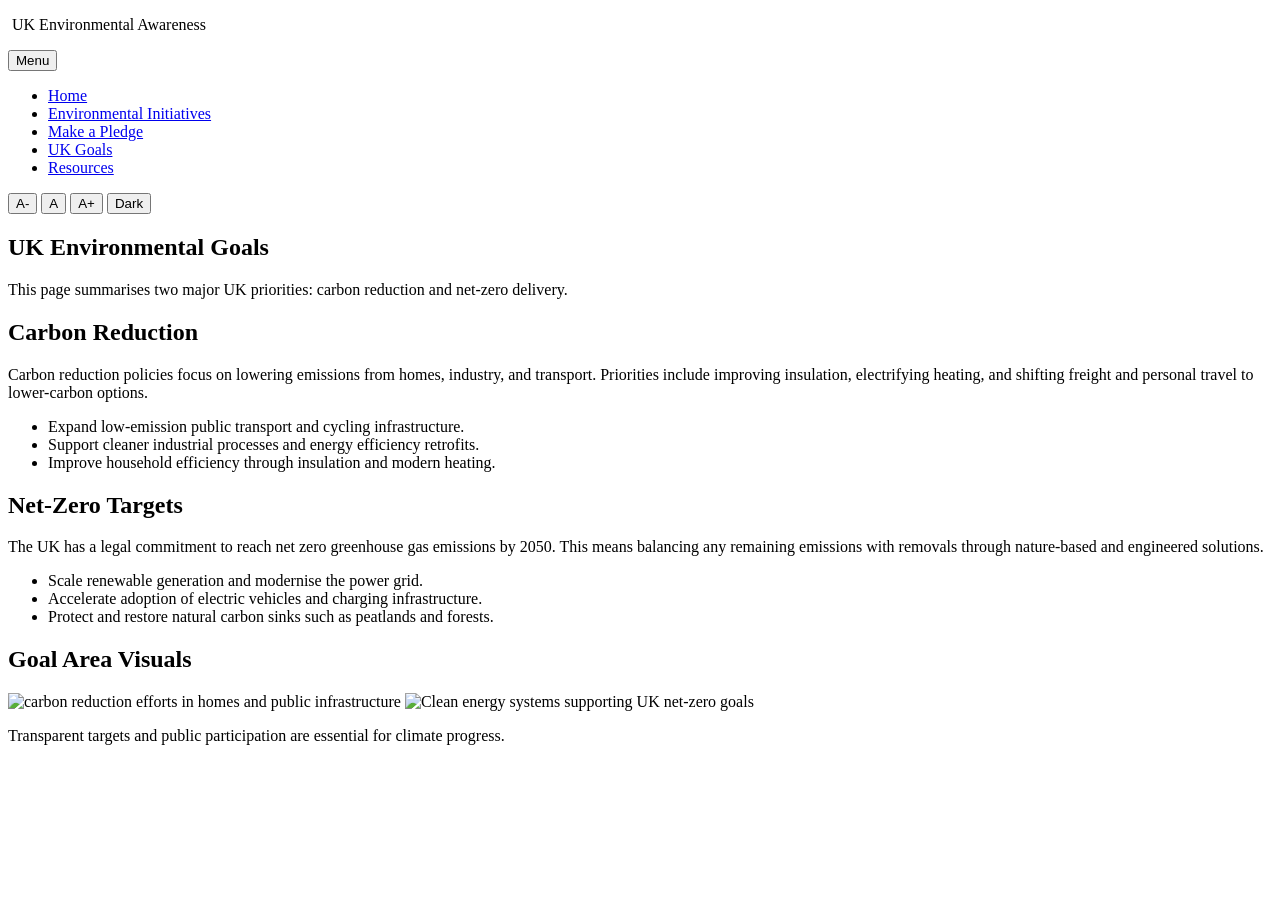
==== goals.html @ ef296738 "Build semantic HTML pages, navigation, and pledge form layout" ====
<!doctype html>
<html lang="en-GB">
  <head>
    <meta charset="UTF-8" />
    <link rel="icon" type="image/svg+xml" href="images/favicon.svg" />
    <meta name="viewport" content="width=device-width, initial-scale=1.0" />
    <meta
      name="description"
      content="Detailed UK sustainability and carbon goals page covering clean energy, environmental policies, net-zero targets, carbon reduction pathways and climate action priorities."
    />
    <title>UK Environmental Awareness | UK Goals</title>
    <link rel="preconnect" href="https://fonts.googleapis.com" />
    <link rel="preconnect" href="https://fonts.gstatic.com" crossorigin />
    <link
      href="https://fonts.googleapis.com/css2?family=Roboto:wght@400;500;700&display=swap"
      rel="stylesheet"
    />
    <link rel="stylesheet" href="css/styles.min.css" />
  </head>
  <body>
    <header>
      <div class="topbar">
        <p class="brand"><img src="images/favicon.svg" class="brand-icon" alt="" aria-hidden="true" /> UK Environmental Awareness</p>
        <nav aria-label="Main navigation">
          <button type="button" class="nav-toggle" aria-expanded="false" aria-controls="primary-navigation">Menu</button>
          <ul id="primary-navigation">
            <li><a href="index.html">Home</a></li>
            <li><a href="initiatives.html">Environmental Initiatives</a></li>
            <li><a href="pledge.html">Make a Pledge</a></li>
            <li><a href="goals.html" aria-current="page">UK Goals</a></li>
            <li><a href="resources.html">Resources</a></li>
          </ul>
        </nav>
        <div class="font-controls" aria-label="Text size controls">
          <button type="button" class="font-btn" data-font="down" aria-label="Decrease text size">A-</button>
          <button type="button" class="font-btn" data-font="default" aria-label="Reset text size">A</button>
          <button type="button" class="font-btn" data-font="up" aria-label="Increase text size">A+</button>
          <button type="button" class="theme-btn" id="theme-toggle" aria-pressed="false" aria-label="Switch to dark theme">Dark</button>
        </div>
      </div>
    </header>

    <main id="main-content">
      <section class="reveal" aria-labelledby="goals-title">
        <h1 id="goals-title">UK Environmental Goals</h1>
        <p>
          This page summarises two major UK priorities: carbon reduction and net-zero delivery.
        </p>
      </section>

      <article id="carbon-reduction" class="reveal" aria-labelledby="carbon-heading">
        <h2 id="carbon-heading">Carbon Reduction</h2>
        <p>
          Carbon reduction policies focus on lowering emissions from homes, industry, and transport.
          Priorities include improving insulation, electrifying heating, and shifting freight and
          personal travel to lower-carbon options.
        </p>
        <ul>
          <li>Expand low-emission public transport and cycling infrastructure.</li>
          <li>Support cleaner industrial processes and energy efficiency retrofits.</li>
          <li>Improve household efficiency through insulation and modern heating.</li>
        </ul>
      </article>

      <article id="net-zero" class="reveal" aria-labelledby="netzero-heading">
        <h2 id="netzero-heading">Net-Zero Targets</h2>
        <p>
          The UK has a legal commitment to reach net zero greenhouse gas emissions by 2050. This
          means balancing any remaining emissions with removals through nature-based and engineered
          solutions.
        </p>
        <ul>
          <li>Scale renewable generation and modernise the power grid.</li>
          <li>Accelerate adoption of electric vehicles and charging infrastructure.</li>
          <li>Protect and restore natural carbon sinks such as peatlands and forests.</li>
        </ul>
      </article>

      <section class="reveal" aria-labelledby="goals-images-title">
        <h2 id="goals-images-title">Goal Area Visuals</h2>
        <div class="image-grid">
          <img
            class="initiative-image"
            src="images/goals-carbon-reduction.jpg"
            alt="carbon reduction efforts in homes and public infrastructure"
            loading="lazy"
          />
          <img
            class="initiative-image"
            src="images/goals-clean-energy.jpg"
            alt="Clean energy systems supporting UK net-zero goals"
            loading="lazy"
          />
        </div>
      </section>
    </main>

    <footer>
      <p>Transparent targets and public participation are essential for climate progress.</p>
    </footer>

    <script src="js/script.min.js" defer></script>
  </body>
</html>
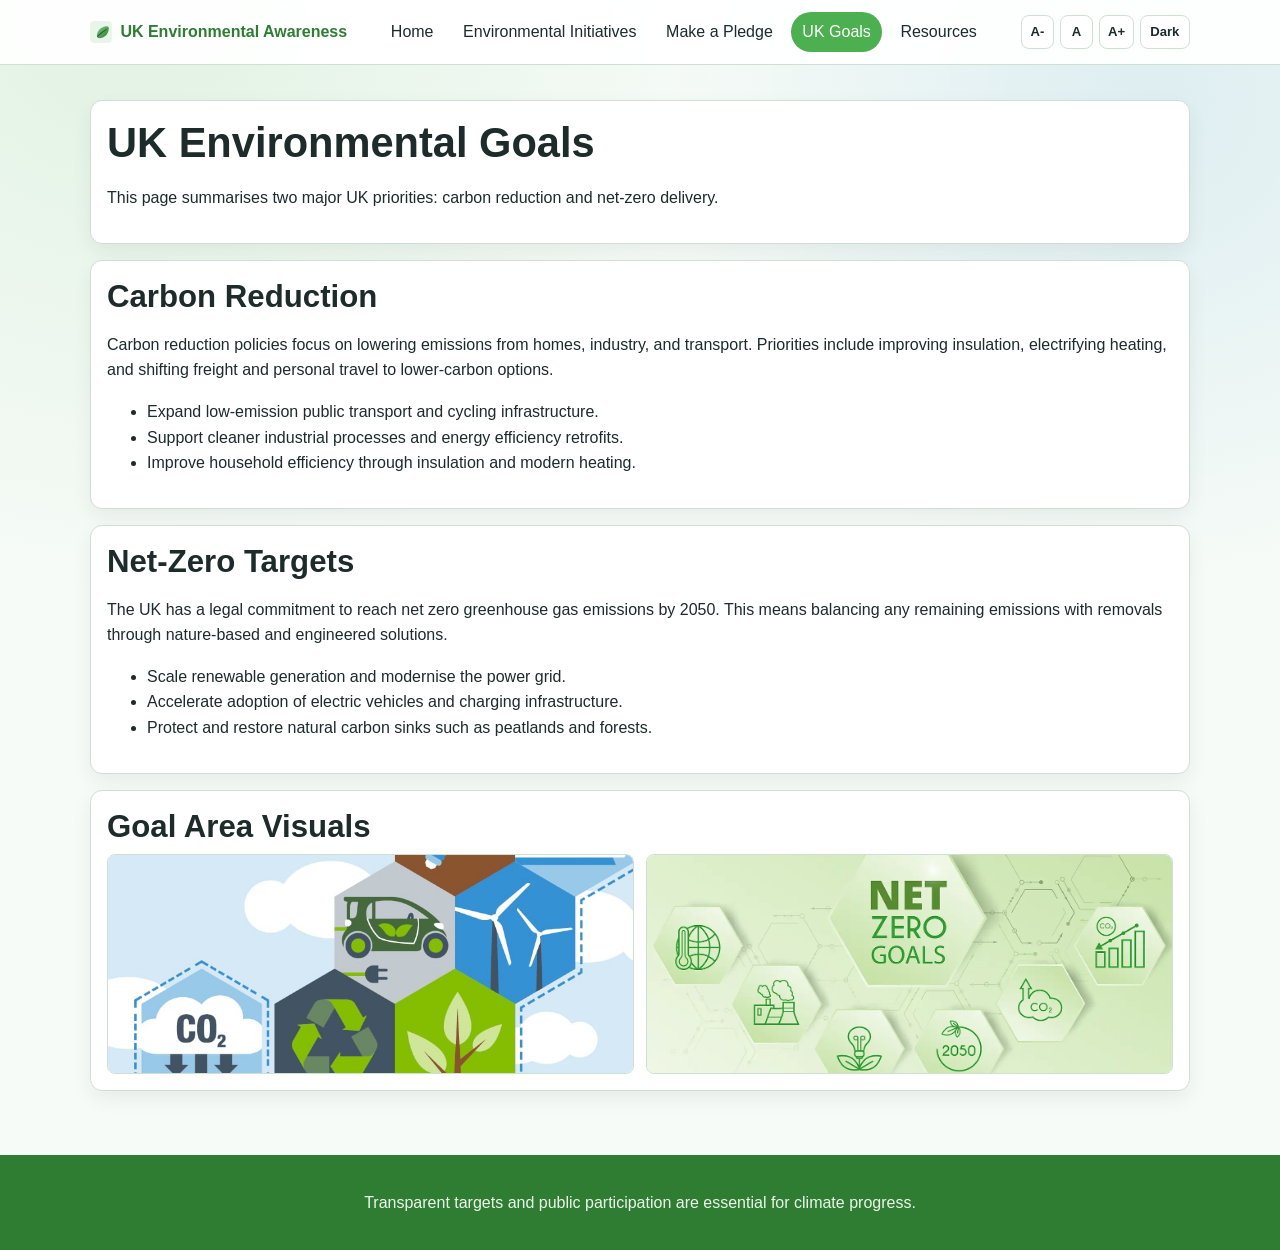
==== commit 4c5bd319: "Improve semantic wrappers for initiatives and resources layouts" ====
--- a/goals.html
+++ b/goals.html
@@ -108,3 +108,5 @@
 
 
 
+
+<!-- structure update checkpoint 11 -->
--- a/css/styles.min.css
+++ b/css/styles.min.css
@@ -0,0 +1 @@
+:root { --bg: #f6fbf7; --surface: #ffffff; --surface-soft: #f0f7f1; --text: #1d2b2a; --muted: #4f5f5d; --primary: #4caf50; --primary-dark: #2e7d32; --secondary: #0277bd; --secondary-soft: #e7f3fb; --highlight: #ffeb3b; --border: #d0dfd3; --error: #b00020; --ok-bg: #e8f7eb; --ok-border: #8ccf95; --ok-text: #1e5f28; --radius-sm: 8px; --radius-md: 12px; --container: min(1100px, 92vw); --shadow: 0 8px 20px rgba(0, 0, 0, 0.06); --transition: 220ms ease; font-size: 100%; } :root[data-theme="dark"] { --bg: #0f1714; --surface: #16211d; --surface-soft: #1d2b26; --text: #e5efe8; --muted: #b8c7be; --primary: #66bb6a; --primary-dark: #3f9d52; --secondary: #4fc3f7; --secondary-soft: #163746; --highlight: #ffd54f; --border: #33453d; --error: #ff7b9c; --ok-bg: #1b3023; --ok-border: #3f9d52; --ok-text: #c7f2cf; --shadow: 0 8px 24px rgba(0, 0, 0, 0.35); } * { box-sizing: border-box; } html, body { margin: 0; padding: 0; } body { font-family: "Roboto", Arial, Helvetica, sans-serif; line-height: 1.6; color: var(--text); background: radial-gradient(circle at 10% 0%, rgba(76, 175, 80, 0.12), transparent 35%), radial-gradient(circle at 90% 8%, rgba(2, 119, 189, 0.1), transparent 30%), var(--bg); } a { color: var(--secondary); } a:hover, a:focus-visible { text-decoration: none; } .skip-link { position: absolute; left: -999px; top: 0; background: #fff; color: #000; border: 2px solid #000; padding: 0.6rem 0.9rem; z-index: 1000; } .skip-link:focus { left: 0.5rem; top: 0.5rem; } header { position: sticky; top: 0; z-index: 50; background: color-mix(in srgb, var(--surface) 92%, transparent); border-bottom: 1px solid var(--border); backdrop-filter: blur(4px); } .topbar { width: var(--container); margin: 0 auto; padding: 0.75rem 0; display: flex; flex-wrap: wrap; align-items: center; justify-content: space-between; gap: 0.7rem; } .brand { margin: 0; display: inline-flex; align-items: center; gap: 0.5rem; font-size: 1rem; font-weight: 700; color: var(--primary-dark); } .brand-icon { width: 1.4rem; height: 1.4rem; flex: 0 0 auto; } nav ul { margin: 0; padding: 0; list-style: none; display: flex; flex-wrap: wrap; gap: 0.45rem; } .nav-toggle { display: none; } nav a { display: inline-block; text-decoration: none; padding: 0.45rem 0.7rem; border-radius: 999px; color: var(--text); font-weight: 500; transition: background-color var(--transition), color var(--transition); } nav a:hover, nav a:focus-visible, nav a[aria-current="page"] { background: var(--primary); color: #fff; text-decoration: none; } nav a:hover{ text-decoration: none !important; } .font-controls { display: inline-flex; gap: 0.35rem; } .font-btn { border: 1px solid var(--border); border-radius: var(--radius-sm); background: var(--surface); color: var(--text); min-width: 2.1rem; font-size: 0.82rem; font-weight: 700; padding: 0.35rem 0.5rem; cursor: pointer; } .theme-btn { border: 1px solid var(--border); border-radius: var(--radius-sm); background: var(--surface); color: var(--text); font-size: 0.82rem; font-weight: 700; padding: 0.35rem 0.6rem; cursor: pointer; } .theme-btn:hover, .theme-btn:focus-visible { border-color: var(--primary); } .font-btn:hover, .font-btn:focus-visible { border-color: var(--primary); } main { width: var(--container); margin: 0 auto; padding: 1rem 0 2.8rem; } section, article { margin-top: 1rem; border-radius: var(--radius-md); border: 1px solid var(--border); background: var(--surface); box-shadow: var(--shadow); padding: 1rem; } .hero { padding: 0; overflow: hidden; } .hero-media { min-height: 320px; background-size: cover; background-position: center; } .hero-overlay { min-height: 320px; display: grid; align-content: end; gap: 0.45rem; padding: 1.1rem; color: #fff; background: linear-gradient(to top, rgba(0, 0, 0, 0.66), rgba(0, 0, 0, 0.2)); } h1, h2, h3 { line-height: 1.25; margin: 0 0 0.55rem; } h1 { font-size: clamp(1.75rem, 4.9vw, 2.6rem); } h2 { font-size: clamp(1.35rem, 3.8vw, 1.95rem); } h3 { font-size: clamp(1.08rem, 3vw, 1.35rem); } .hero p { margin: 0; max-width: 60ch; } .cta-btn, button, input[type="submit"] { border: 0; border-radius: 999px; background: var(--primary); color: #fff; font: inherit; font-weight: 700; text-decoration: none; display: inline-block; padding: 0.68rem 1.05rem; cursor: pointer; transition: transform var(--transition), filter var(--transition); } .cta-btn:hover, .cta-btn:focus-visible, button:hover, button:focus-visible, input[type="submit"]:hover, input[type="submit"]:focus-visible { transform: translateY(-1px); filter: brightness(1.04); } .grid-3 { margin-top: 0.8rem; display: grid; gap: 0.75rem; grid-template-columns: 1fr; } .card { border: 1px solid var(--border); border-radius: var(--radius-sm); background: linear-gradient(180deg, #ffffff00, var(--surface-soft)); padding: 0.8rem; } .image-grid { display: grid; grid-template-columns: 1fr; gap: 0.7rem; } .initiative-image { width: 100%; height: 220px; object-fit: cover; border-radius: var(--radius-sm); border: 1px solid var(--border); } .stat { color: var(--primary-dark); font-weight: 700; font-size: 1.15rem; margin-top: 0.35rem; } .reveal { opacity: 0; transform: translateY(14px); transition: opacity 450ms ease, transform 450ms ease; } .reveal.visible { opacity: 1; transform: translateY(0); } .accordion-item { border: 1px solid var(--border); border-radius: var(--radius-sm); background: var(--surface); overflow: hidden; margin-bottom: 0.7rem; } .accordion-trigger { width: 100%; text-align: left; border-radius: 0; background: var(--surface-soft); color: var(--text); } .accordion-panel { max-height: 0; overflow: hidden; padding: 0 0.9rem; transition: max-height 350ms ease, padding 350ms ease; } .accordion-item.open .accordion-panel { max-height: 430px; padding: 0.8rem 0.9rem; } .tab-list { display: flex; flex-wrap: wrap; gap: 0.45rem; margin-bottom: 0.75rem; } .tab-btn { background: var(--surface-soft); color: var(--text); } .tab-btn[aria-selected="true"] { background: var(--primary); color: #fff; } .tab-panel { border: 1px solid var(--border); border-radius: var(--radius-sm); background: var(--surface); padding: 0.55rem; } .chart-box { position: relative; width: 100%; height: 260px; } .tab-panel[hidden] { display: none; } .form-grid { display: grid; grid-template-columns: 1fr; gap: 0.75rem; } .form-field label, fieldset legend { display: block; margin-bottom: 0.35rem; font-weight: 700; } input[type="text"], input[type="email"], input[type="search"], select { width: 100%; border: 1px solid var(--border); border-radius: var(--radius-sm); background: var(--surface); color: var(--text); font: inherit; padding: 0.62rem 0.68rem; } .checkbox-row { display: flex; align-items: center; gap: 0.45rem; } .form-actions { margin-top: 0.8rem; display: flex; flex-wrap: wrap; gap: 0.6rem; } .error { min-height: 1.2rem; color: var(--error); font-size: 0.92rem; } .confirmation { margin-top: 0.8rem; border: 1px solid var(--ok-border); border-radius: var(--radius-sm); background: var(--ok-bg); color: var(--ok-text); font-weight: 700; padding: 0.8rem; } .resource-list { margin: 0.8rem 0 0; list-style: none; padding: 0; display: grid; gap: 0.6rem; } .resource-item { border: 1px solid var(--border); border-radius: var(--radius-sm); background: var(--surface); padding: 0.7rem; } .small { color: var(--muted); font-size: 0.93rem; } input:focus-visible, select:focus-visible, button:focus-visible, a:focus-visible { outline: 3px solid var(--highlight); outline-offset: 2px; } footer { margin-top: 1.2rem; background: var(--primary-dark); color: #ecf7ec; text-align: center; padding: 1.15rem; } @media (min-width: 680px) { .hero-media, .hero-overlay { min-height: 380px; } .grid-3 { grid-template-columns: repeat(3, 1fr); } .image-grid { grid-template-columns: repeat(2, 1fr); } .form-grid { grid-template-columns: repeat(2, 1fr); } .chart-box { height: 300px; } .form-field.full { grid-column: 1 / -1; } } @media (max-width: 679px) { nav { width: 100%; } .nav-toggle { display: inline-block; margin-bottom: 0.5rem; border-radius: var(--radius-sm); border: 1px solid var(--border); background: var(--surface); color: var(--text); font-size: 0.9rem; font-weight: 700; padding: 0.45rem 0.7rem; cursor: pointer; } .nav-toggle:hover, .nav-toggle:focus-visible { border-color: var(--primary); } nav ul { display: none; flex-direction: column; gap: 0.3rem; border: 1px solid var(--border); border-radius: var(--radius-sm); background: var(--surface); padding: 0.4rem; } nav.open ul { display: flex; } nav a { width: 100%; } } @media (min-width: 960px) { main { padding-top: 1.2rem; } }
